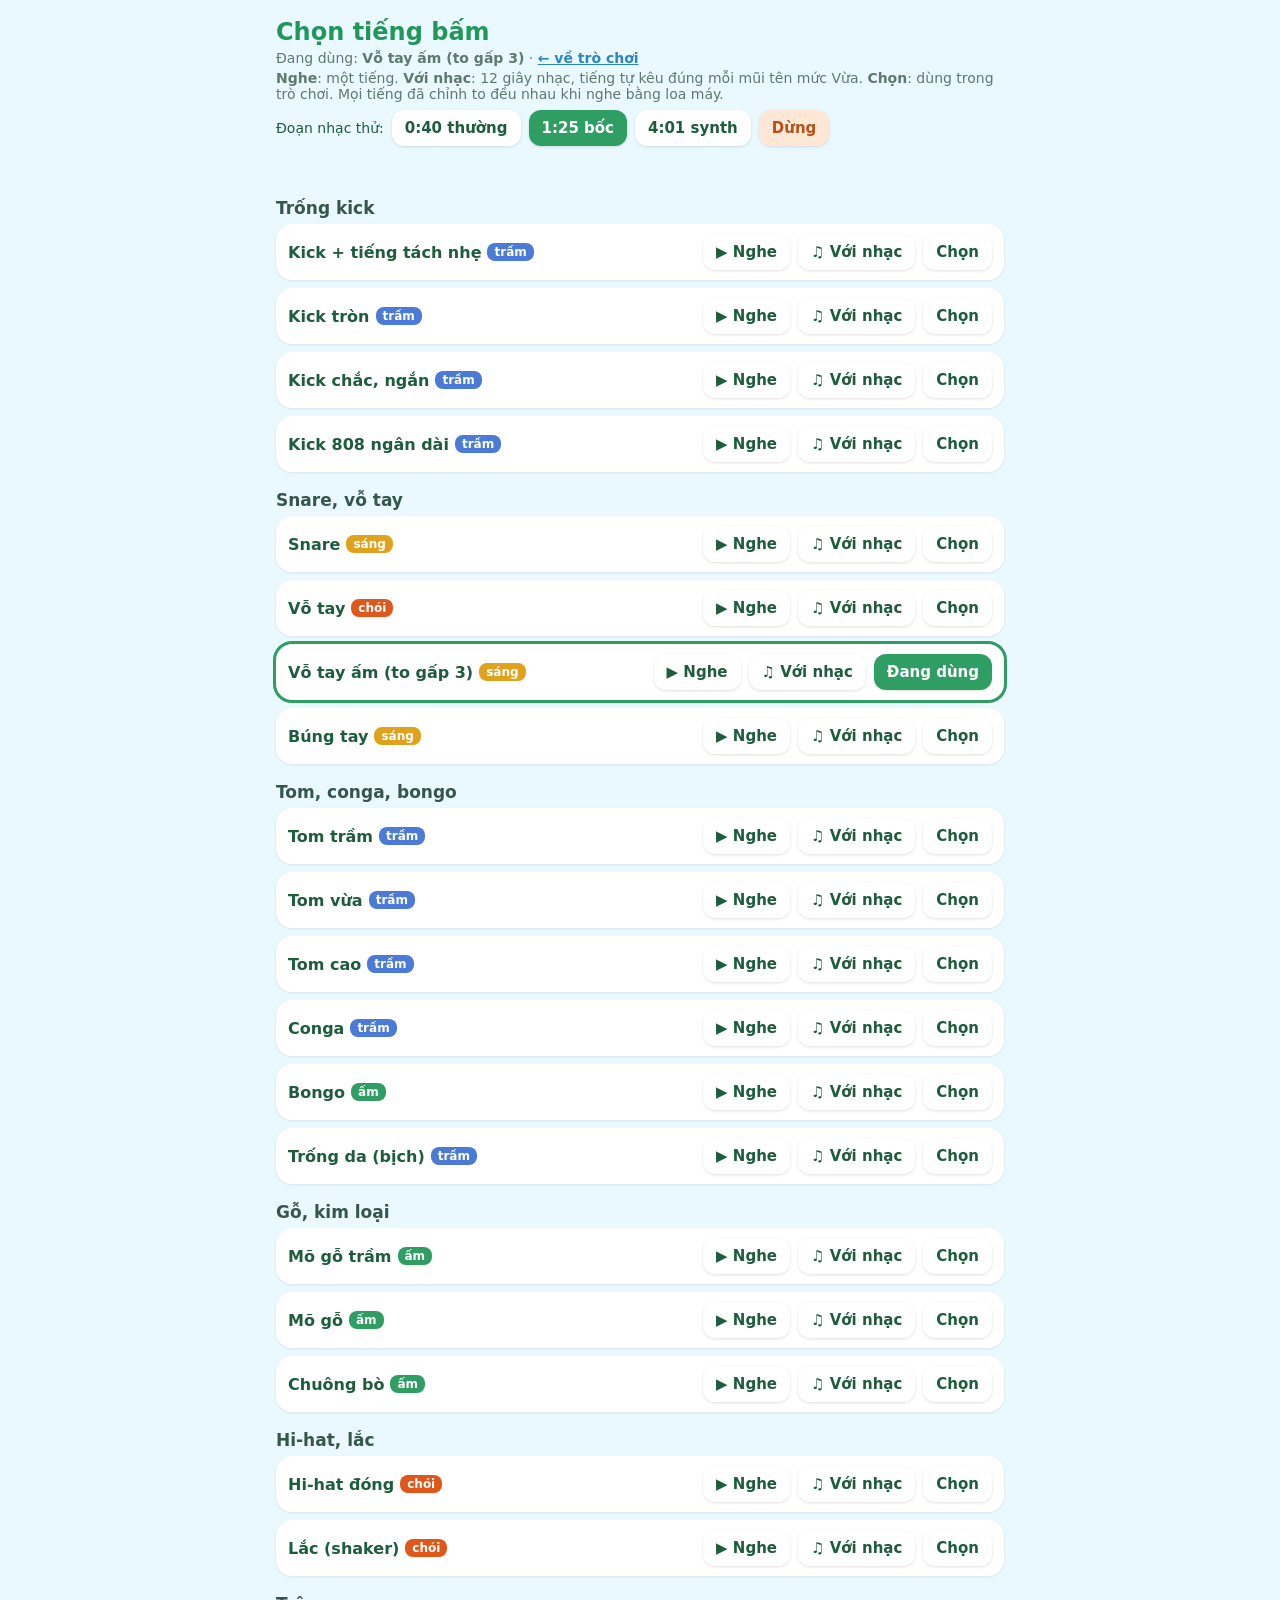
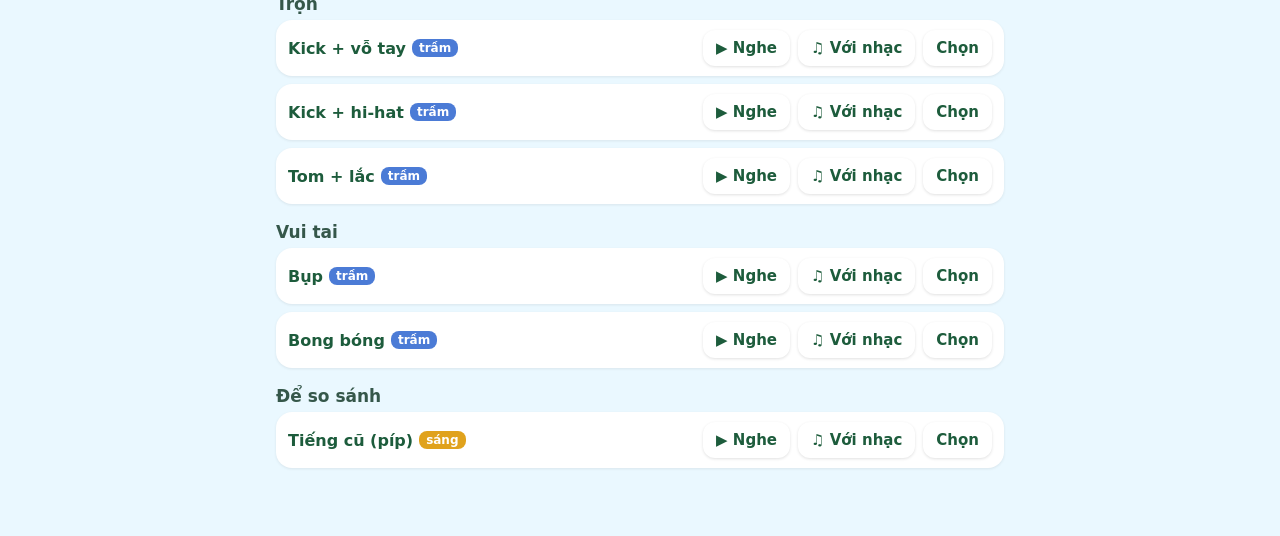
==== sfx.html @ 68b0cd57 "Bản 1111.2211: bài Day by Day (T-ARA, bản cover Tiature); nhân vật sắc nét hơn trên iPad (vẽ đủ 2×, " ====
<!doctype html>
<html lang="vi">
<head>
<meta charset="utf-8">
<meta name="viewport" content="width=device-width,initial-scale=1,viewport-fit=cover">
<title>Chọn tiếng bấm</title>
<link rel="icon" href="icons/icon-192.png">
<style>
  *{box-sizing:border-box;margin:0;padding:0;-webkit-tap-highlight-color:transparent}
  body{background:#eaf8ff;color:#1d5c3c;font-family:ui-rounded,"SF Pro Rounded",system-ui,sans-serif;padding:18px 16px 60px;max-width:760px;margin:0 auto}
  header{position:sticky;top:0;background:#eaf8ff;padding-bottom:10px;z-index:2}
  h1{font-size:24px;color:#21985a}
  h2{font-size:17px;margin:18px 0 6px;color:#35574a}
  .sub{font-size:14px;color:#5c7a6e;margin:4px 0}
  a{color:#2a86c9;font-weight:700}
  .bar{display:flex;flex-wrap:wrap;align-items:center;gap:8px;margin-top:8px;font-size:14px}
  button{border:0;border-radius:12px;padding:9px 13px;background:#fff;color:#1d5c3c;font:700 15px ui-rounded,"SF Pro Rounded",system-ui,sans-serif;cursor:pointer;box-shadow:0 1px 3px rgba(0,0,0,.12)}
  button.on{background:#2f9e62;color:#fff}
  button:disabled{opacity:.45}
  #stop{background:#ffe7d6;color:#b4521a}
  .row{display:flex;align-items:center;gap:8px;background:#fff;border-radius:16px;padding:10px 12px;margin-bottom:8px;box-shadow:0 1px 3px rgba(0,0,0,.08)}
  .row.chosen{outline:3px solid #2f9e62}
  .name{flex:1;font-weight:800;font-size:16px}
  .tag{font-weight:600;font-size:12px;color:#fff;border-radius:8px;padding:2px 7px;margin-left:6px;vertical-align:2px}
  .t0{background:#4b7bd6}.t1{background:#2f9e62}.t2{background:#e0a21c}.t3{background:#e0571c}
  #msg{font-size:14px;font-weight:700;color:#e0701c;min-height:18px;margin-top:6px}
</style>
<script src="sfx.js?v=1111.2211"></script>
</head>
<body>
<header>
  <h1>Chọn tiếng bấm</h1>
  <p class="sub">Đang dùng: <b id="current"></b> · <a id="back" href="index.html">← về trò chơi</a></p>
  <p class="sub"><b>Nghe</b>: một tiếng. <b>Với nhạc</b>: 12 giây nhạc, tiếng tự kêu đúng mỗi mũi tên mức Vừa. <b>Chọn</b>: dùng trong trò chơi. Mọi tiếng đã chỉnh to đều nhau khi nghe bằng loa máy.</p>
  <div class="bar">Đoạn nhạc thử:
    <button class="part" data-at="40">0:40 thường</button>
    <button class="part on" data-at="85">1:25 bốc</button>
    <button class="part" data-at="241">4:01 synth</button>
    <button id="stop">Dừng</button>
  </div>
  <p id="msg">Đang đo các tiếng…</p>
</header>
<main id="list"></main>
<script>
const V = '1111.2211';
const IOS = /iPad|iPhone/.test(navigator.userAgent) || (navigator.platform === 'MacIntel' && navigator.maxTouchPoints > 1);
const $ = id => document.getElementById(id);
let ctx, master, musicGain, bus, source, buffer, chart, partAt = 85;
let chosen = SFX.BY_ID[localStorage.getItem('spike-sound')] ? localStorage.getItem('spike-sound') : SFX.DEFAULT;

// the same key handling as the game: the music is encrypted, the key lives in the private link
(function saveKeyFromLink() {
  const m = /[#&]k=([\w-]+)/.exec(location.hash);
  if (m) localStorage.setItem('spike-key', m[1]);
})();
$('back').href = 'index.html' + (IOS ? location.hash : '');
function keyBytes() {
  const text = localStorage.getItem('spike-key') || '';
  const bin = atob(text.replace(/-/g, '+').replace(/_/g, '/') + '='.repeat((4 - text.length % 4) % 4));
  return Uint8Array.from(bin, ch => ch.charCodeAt(0));
}
async function audio() {
  ctx = ctx || new (window.AudioContext || window.webkitAudioContext)();
  await ctx.resume();
  if (!master) {  // the same chain as the game: a limiter, music at 0.75
    master = ctx.createDynamicsCompressor();
    master.threshold.value = -2; master.knee.value = 0; master.ratio.value = 20; master.attack.value = 0.002; master.release.value = 0.08;
    master.connect(ctx.destination);
    musicGain = ctx.createGain(); musicGain.gain.value = 0.75; musicGain.connect(master);
  }
}
async function music() {
  if (buffer) return;
  $('msg').textContent = 'Đang tải nhạc…';
  const song = (await (await fetch(`songs/index.json?v=${V}`)).json()).songs[0];
  const base = `songs/${song.slug}/`;
  chart = await (await fetch(`${base}chart.json?v=${V}`)).json();
  let bytes = await (await fetch(`${base}${chart.audio}?v=${V}`)).arrayBuffer();
  if (chart.encrypted) {
    const key = await crypto.subtle.importKey('raw', keyBytes(), 'AES-GCM', false, ['decrypt']);
    bytes = await crypto.subtle.decrypt({ name: 'AES-GCM', iv: new Uint8Array(bytes, 0, 12) }, key, new Uint8Array(bytes, 12));
  }
  buffer = await ctx.decodeAudioData(bytes);
  $('msg').textContent = '';
}
function stop() {
  if (source) { try { source.stop(); } catch (e) {} source = null; }
  if (bus) { bus.disconnect(); bus = null; }  // drops the hits already scheduled
  document.querySelectorAll('.withMusic.on').forEach(b => b.classList.remove('on'));
}
async function hear(id) { await audio(); SFX.play(ctx, master, ctx.currentTime + 0.03, id); }
async function withMusic(id, button) {
  await audio();
  stop();
  try { await music(); } catch (e) { $('msg').textContent = 'Không mở được nhạc. Hãy mở trò chơi bằng link đầy đủ có khóa một lần trước.'; return; }
  const dur = 12, t0 = ctx.currentTime + 0.15;
  source = ctx.createBufferSource(); source.buffer = buffer; source.connect(musicGain);
  source.start(t0, partAt, dur);
  bus = ctx.createGain(); bus.connect(master);
  for (const n of chart.levels.vua) if (n.t >= partAt && n.t < partAt + dur) SFX.play(ctx, bus, t0 + n.t - partAt, id);
  button.classList.add('on');
  source.onended = () => button.classList.remove('on');
}
function choose(id) {
  chosen = id; localStorage.setItem('spike-sound', id);
  $('current').textContent = SFX.BY_ID[id].name;
  document.querySelectorAll('.row').forEach(r => r.classList.toggle('chosen', r.dataset.id === id));
  document.querySelectorAll('.pick').forEach(b => { b.textContent = b.dataset.id === id ? 'Đang dùng' : 'Chọn'; b.classList.toggle('on', b.dataset.id === id); });
}
function tagFor(hz) {  // words for how bright a sound is, from its measured spectral centroid
  if (hz < 450) return ['trầm', 't0'];
  if (hz < 1000) return ['ấm', 't1'];
  if (hz < 2200) return ['sáng', 't2'];
  return ['chói', 't3'];
}
function draw() {
  const box = $('list'); box.textContent = '';
  let group = '';
  for (const s of SFX.LIST) {
    if (s.group !== group) { group = s.group; const h = document.createElement('h2'); h.textContent = group; box.appendChild(h); }
    const row = document.createElement('div'); row.className = 'row'; row.dataset.id = s.id;
    const name = document.createElement('div'); name.className = 'name'; name.textContent = s.name;
    if (SFX.bright[s.id]) { const [w, c] = tagFor(SFX.bright[s.id]); const t = document.createElement('span'); t.className = `tag ${c}`; t.textContent = w; name.appendChild(t); }
    const a = document.createElement('button'); a.textContent = '▶ Nghe'; a.onclick = () => hear(s.id);
    const b = document.createElement('button'); b.textContent = '♫ Với nhạc'; b.className = 'withMusic'; b.onclick = () => withMusic(s.id, b);
    const p = document.createElement('button'); p.className = 'pick'; p.dataset.id = s.id; p.onclick = () => choose(s.id);
    row.append(name, a, b, p); box.appendChild(row);
  }
  choose(chosen);
}
document.querySelectorAll('.part').forEach(b => b.onclick = () => {
  partAt = +b.dataset.at;
  document.querySelectorAll('.part').forEach(x => x.classList.toggle('on', x === b));
});
$('stop').onclick = stop;
draw();
SFX.calibrate(SFX.LIST.map(s => s.id), true).then(() => { draw(); $('msg').textContent = ''; window.sfxReady = true; });
</script>
</body>
</html>
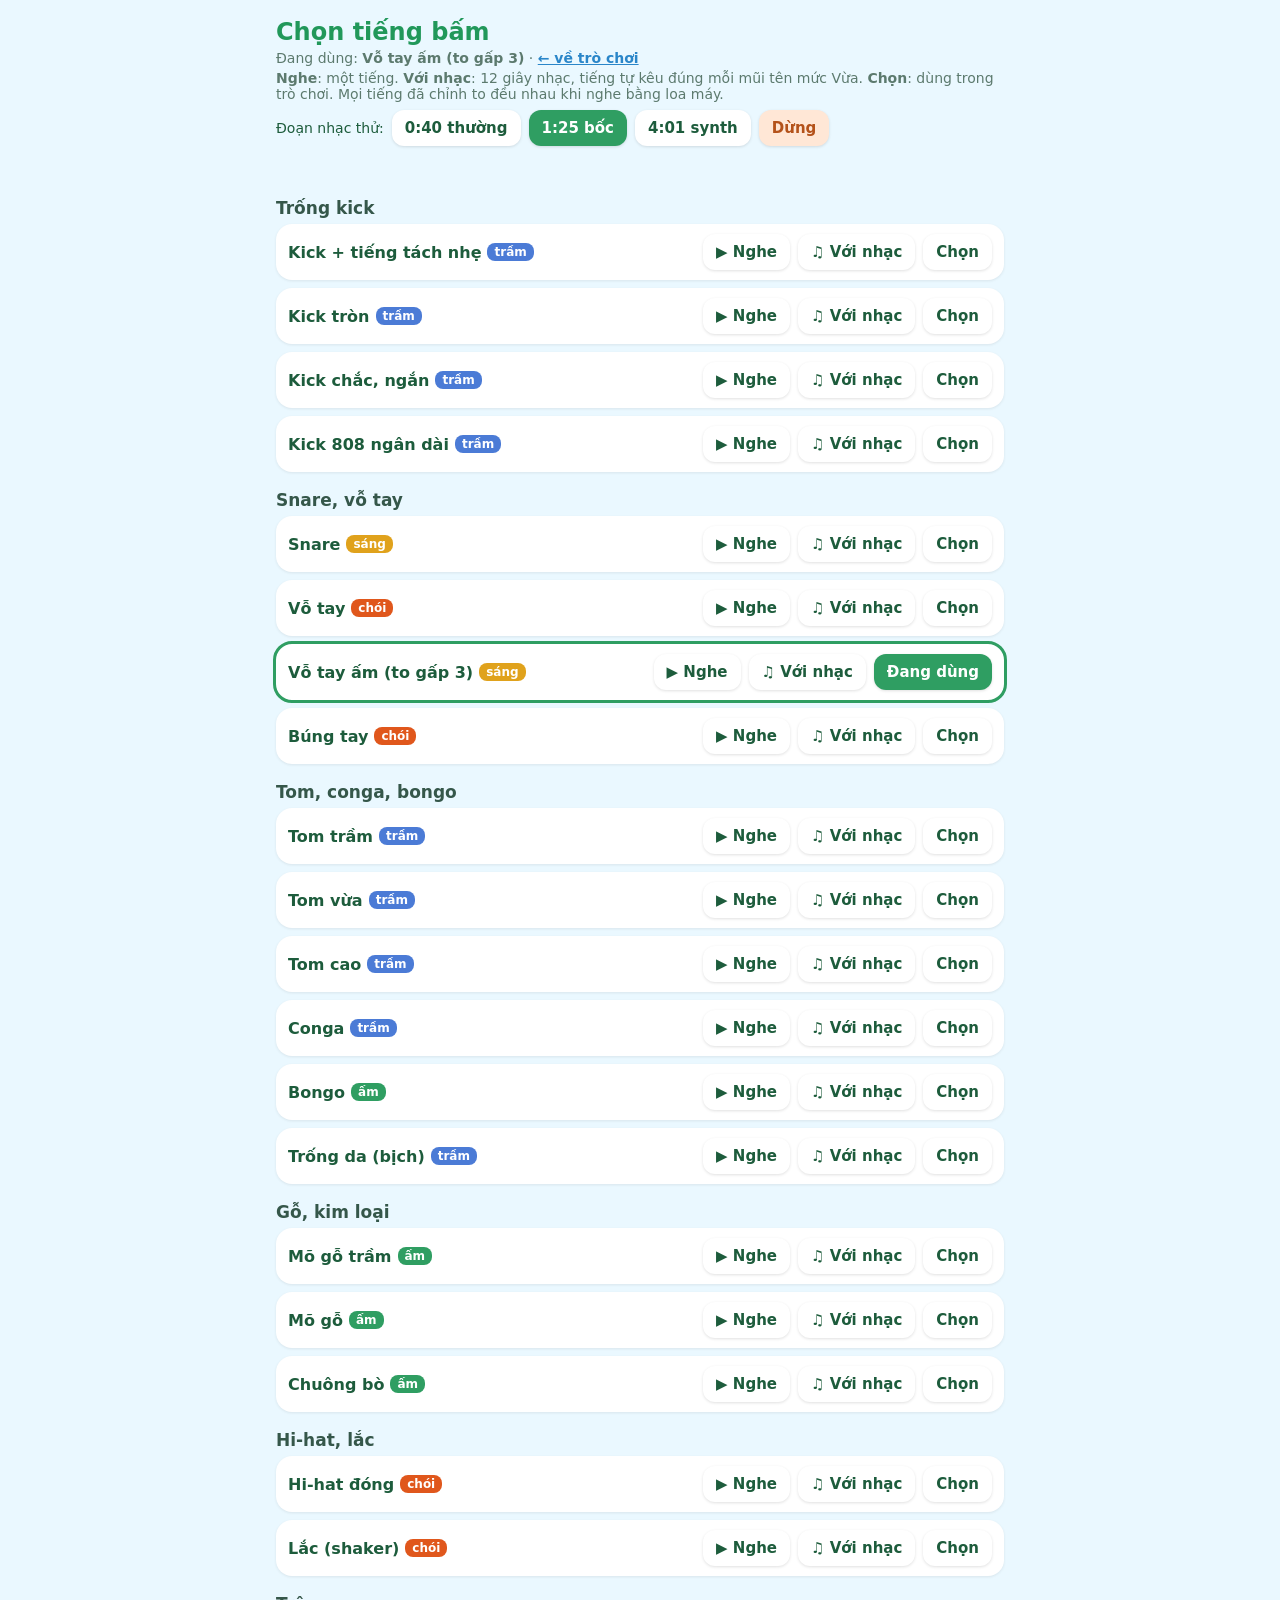
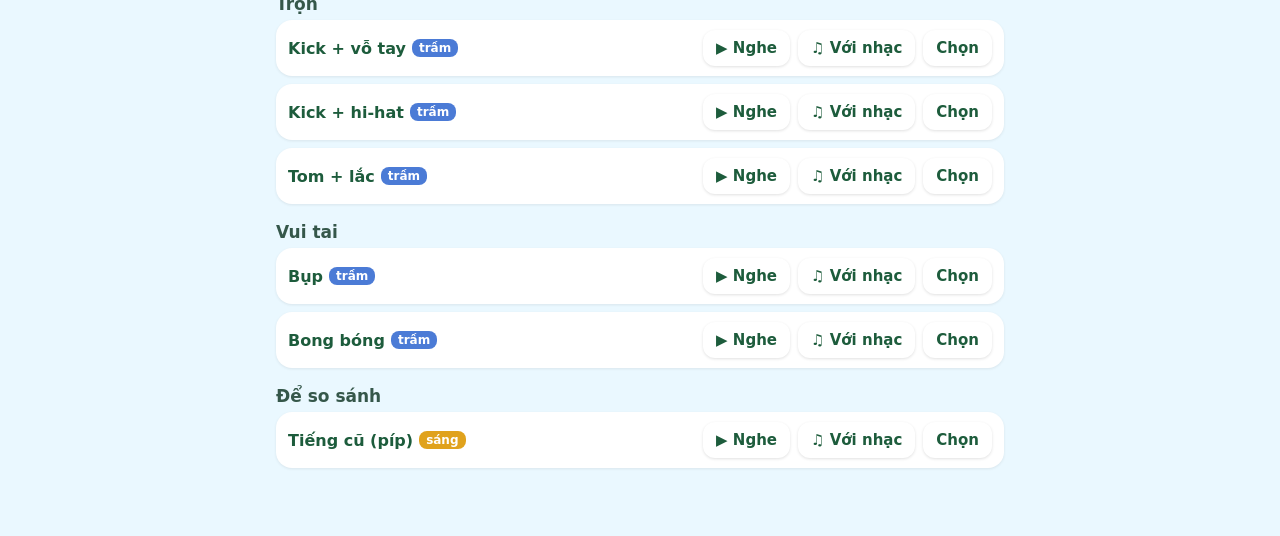
==== commit 21a9638d: "Bản 1111.2237: màn chơi rõ hơn (có lại bóng, phụ hoạ tối hơn và vệt sáng dưới chân bé, làn mũi tên t" ====
--- a/sfx.html
+++ b/sfx.html
@@ -25,7 +25,7 @@
   .t0{background:#4b7bd6}.t1{background:#2f9e62}.t2{background:#e0a21c}.t3{background:#e0571c}
   #msg{font-size:14px;font-weight:700;color:#e0701c;min-height:18px;margin-top:6px}
 </style>
-<script src="sfx.js?v=1111.2211"></script>
+<script src="sfx.js?v=1111.2237"></script>
 </head>
 <body>
 <header>
@@ -42,7 +42,7 @@
 </header>
 <main id="list"></main>
 <script>
-const V = '1111.2211';
+const V = '1111.2237';
 const IOS = /iPad|iPhone/.test(navigator.userAgent) || (navigator.platform === 'MacIntel' && navigator.maxTouchPoints > 1);
 const $ = id => document.getElementById(id);
 let ctx, master, musicGain, bus, source, buffer, chart, partAt = 85;
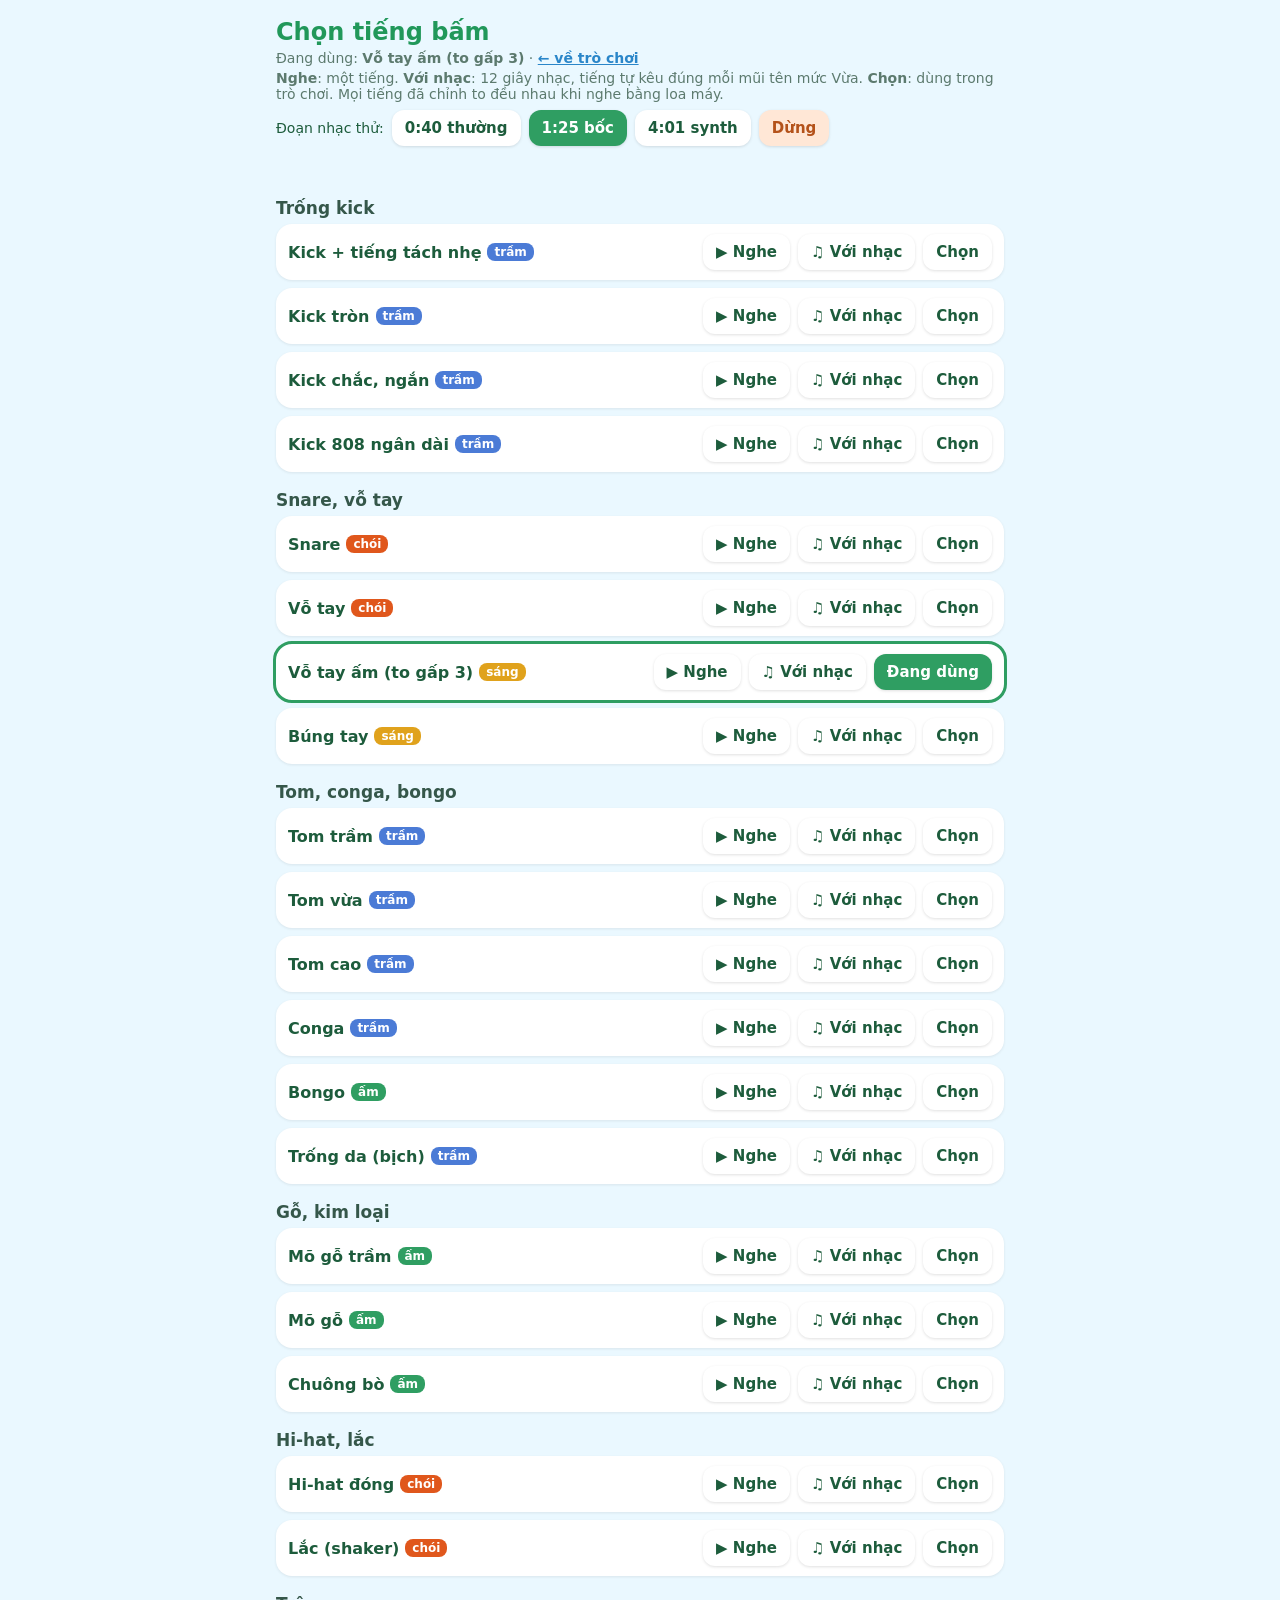
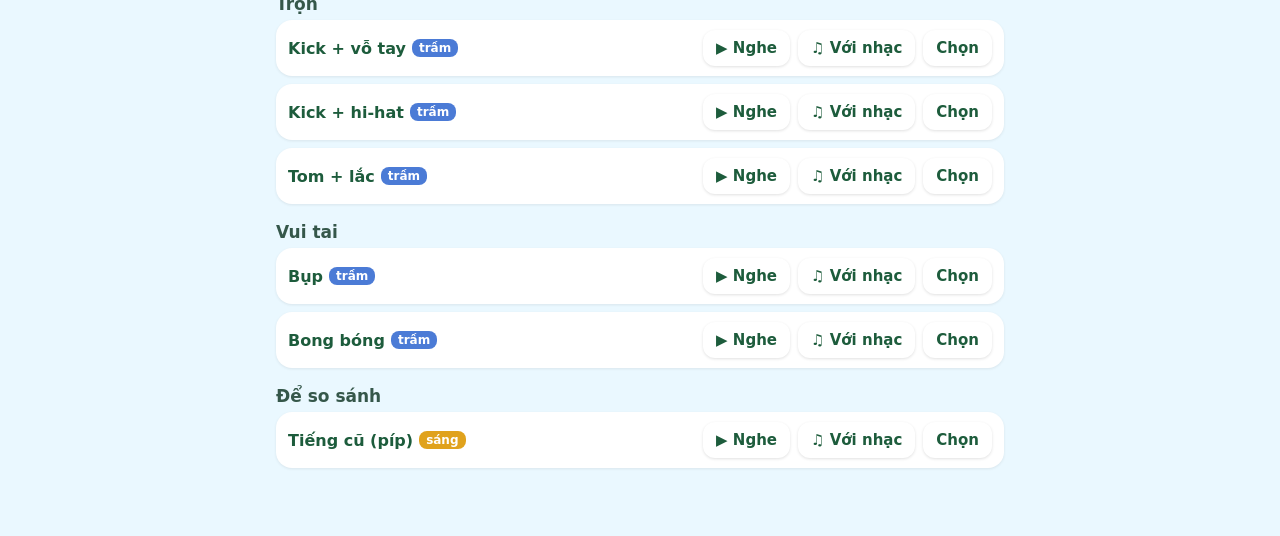
==== commit 999cce81: "Bản 1411.1139: bài Roly Poly (T-ara, MV bản nhảy: vũ đạo, trang phục và sân khấu disco theo MV); chọ" ====
--- a/sfx.html
+++ b/sfx.html
@@ -25,7 +25,7 @@
   .t0{background:#4b7bd6}.t1{background:#2f9e62}.t2{background:#e0a21c}.t3{background:#e0571c}
   #msg{font-size:14px;font-weight:700;color:#e0701c;min-height:18px;margin-top:6px}
 </style>
-<script src="sfx.js?v=1111.2237"></script>
+<script src="sfx.js?v=1411.1139"></script>
 </head>
 <body>
 <header>
@@ -42,7 +42,7 @@
 </header>
 <main id="list"></main>
 <script>
-const V = '1111.2237';
+const V = '1411.1139';
 const IOS = /iPad|iPhone/.test(navigator.userAgent) || (navigator.platform === 'MacIntel' && navigator.maxTouchPoints > 1);
 const $ = id => document.getElementById(id);
 let ctx, master, musicGain, bus, source, buffer, chart, partAt = 85;
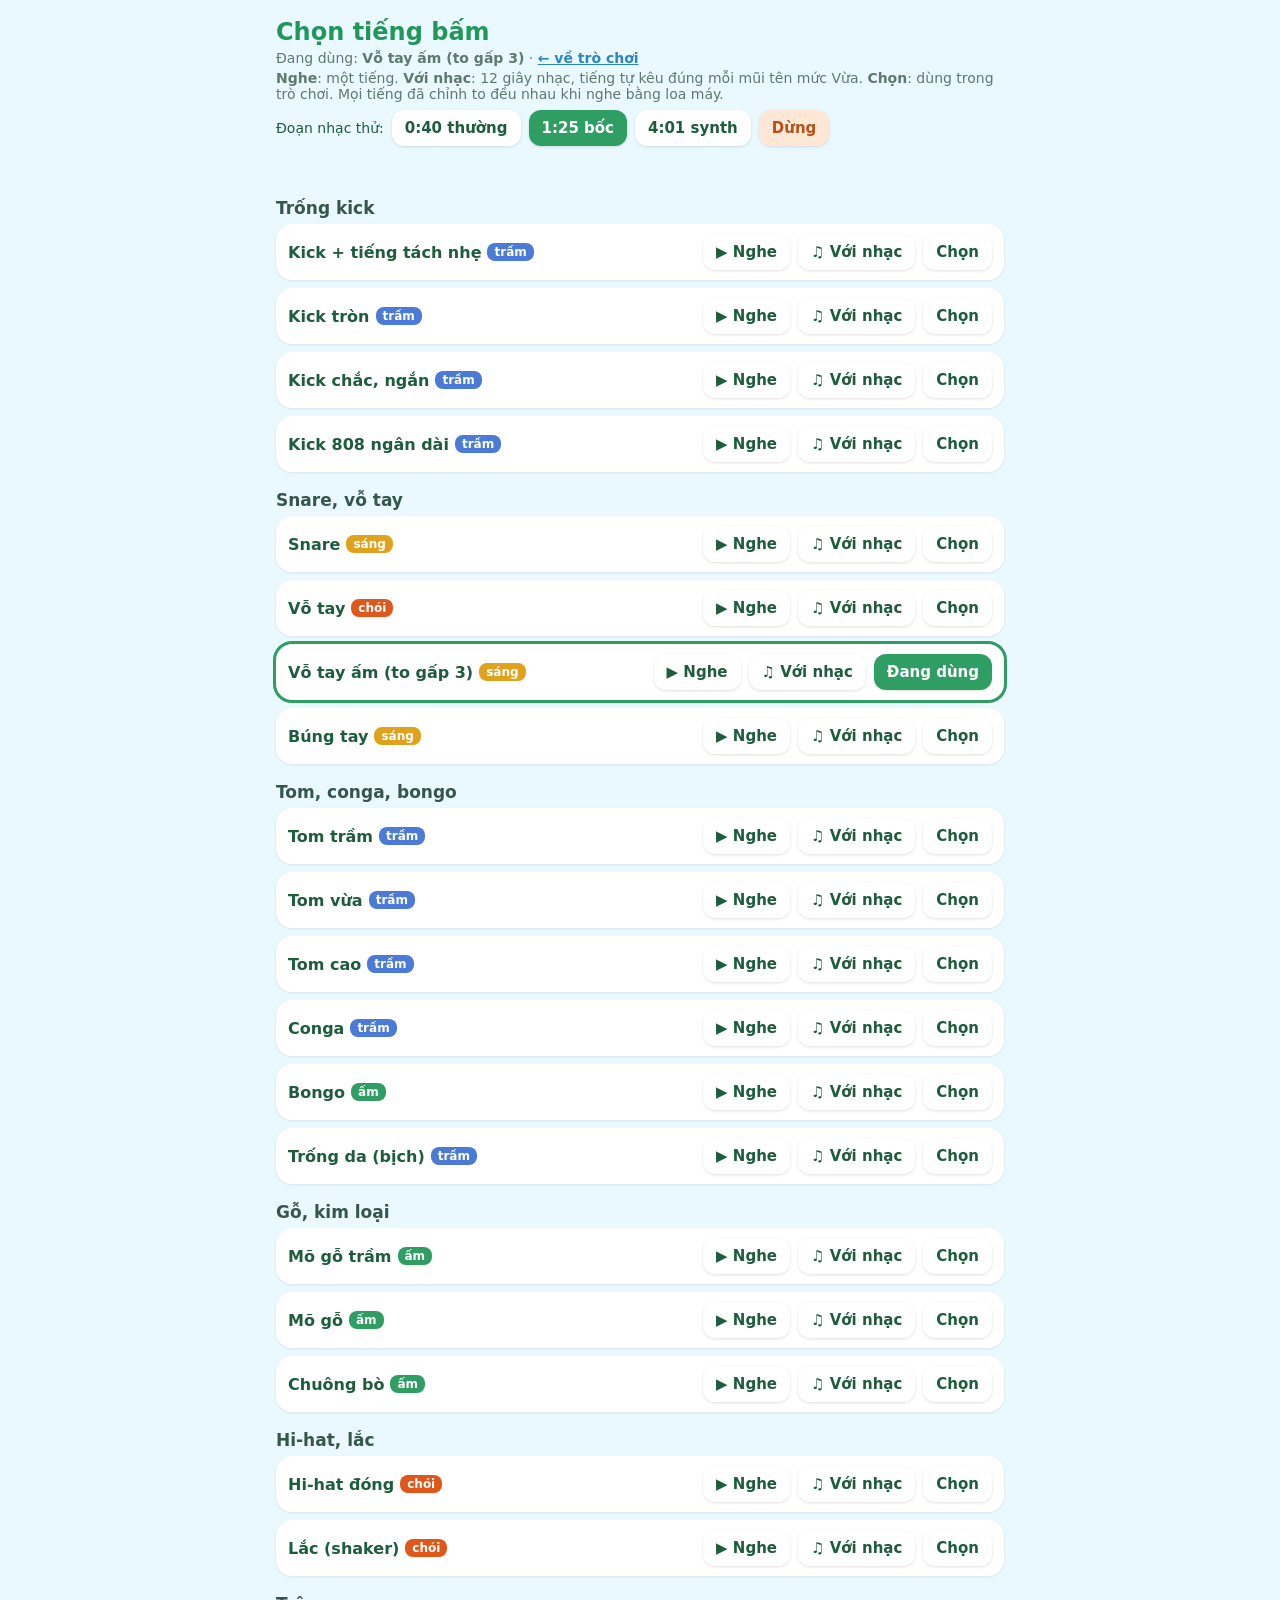
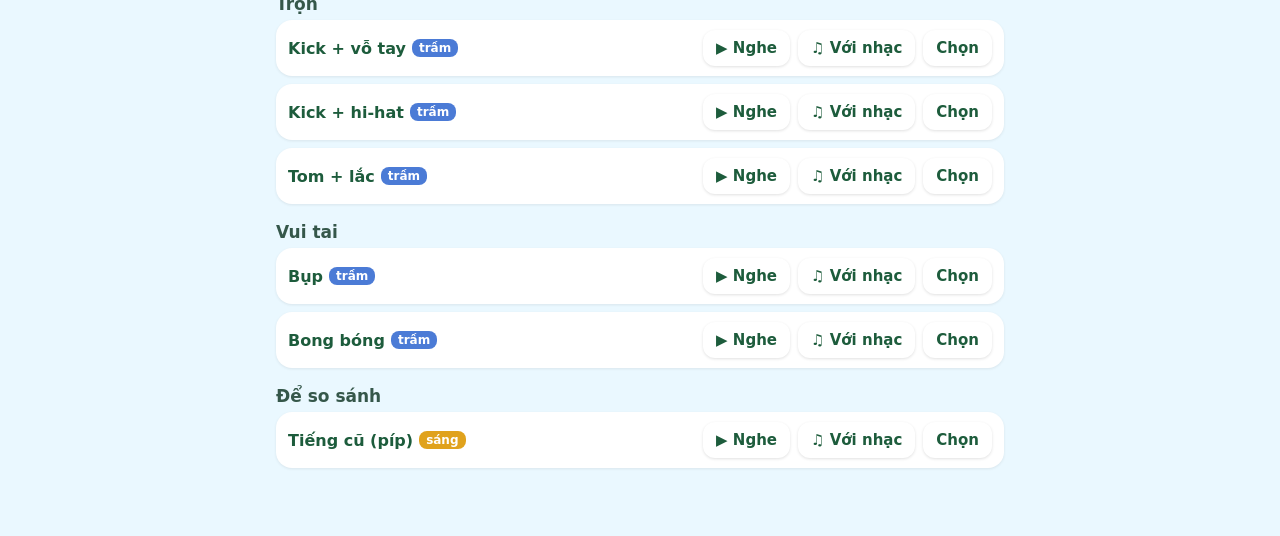
==== commit 836cdd37: "Bản 1411.2316: 5 bài mới BLACKPINK và JISOO (DDU-DU DDU-DU, Kill This Love, How You Like That, Pink " ====
--- a/sfx.html
+++ b/sfx.html
@@ -25,7 +25,7 @@
   .t0{background:#4b7bd6}.t1{background:#2f9e62}.t2{background:#e0a21c}.t3{background:#e0571c}
   #msg{font-size:14px;font-weight:700;color:#e0701c;min-height:18px;margin-top:6px}
 </style>
-<script src="sfx.js?v=1411.1139"></script>
+<script src="sfx.js?v=1411.2316"></script>
 </head>
 <body>
 <header>
@@ -42,7 +42,7 @@
 </header>
 <main id="list"></main>
 <script>
-const V = '1411.1139';
+const V = '1411.2316';
 const IOS = /iPad|iPhone/.test(navigator.userAgent) || (navigator.platform === 'MacIntel' && navigator.maxTouchPoints > 1);
 const $ = id => document.getElementById(id);
 let ctx, master, musicGain, bus, source, buffer, chart, partAt = 85;
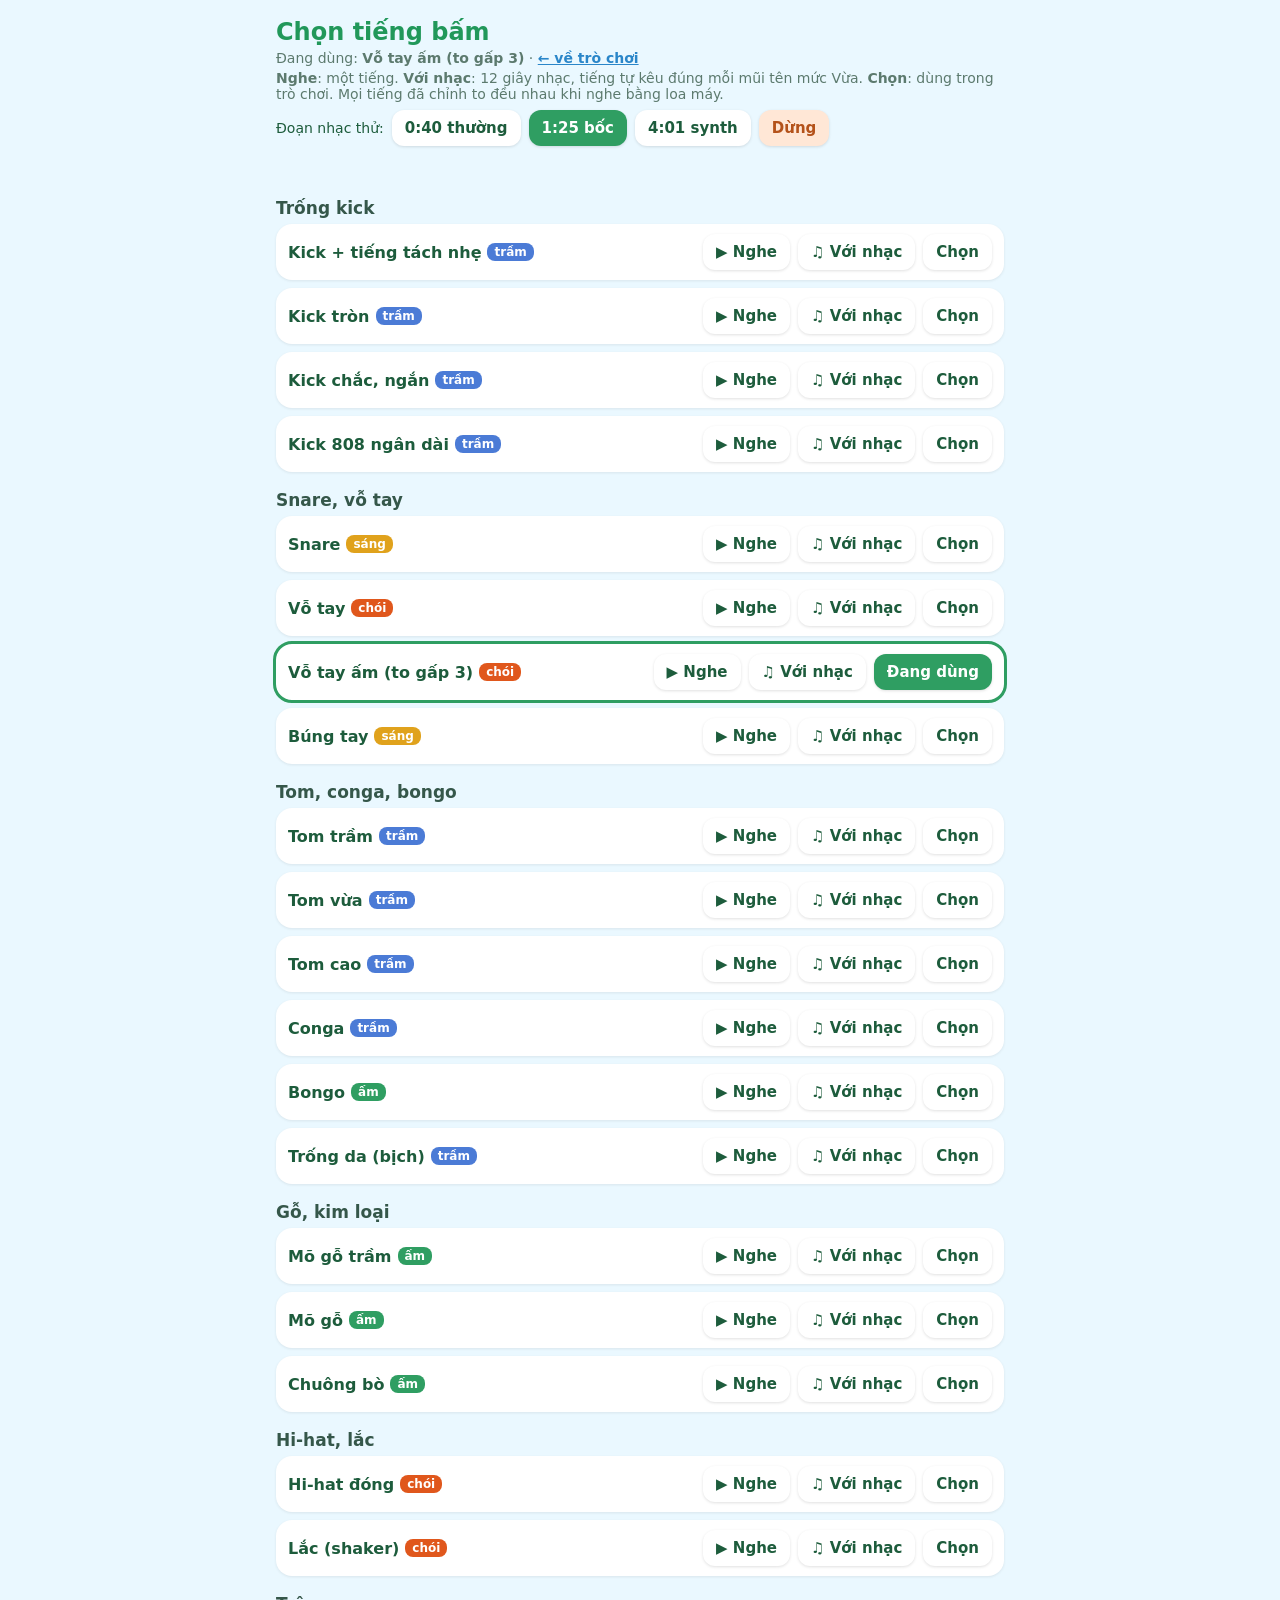
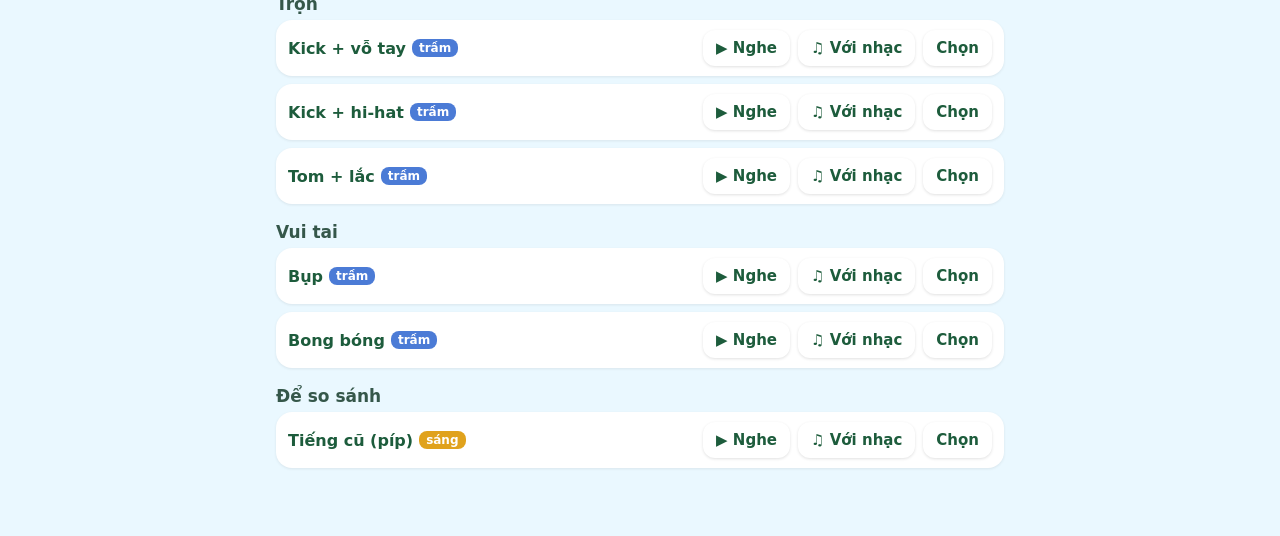
==== commit 0f526ad2: "Bản 1511.0454: 4 bài BLACKPINK (DDU-DU DDU-DU, Kill This Love, How You Like That, Pink Venom) giống " ====
--- a/sfx.html
+++ b/sfx.html
@@ -25,7 +25,7 @@
   .t0{background:#4b7bd6}.t1{background:#2f9e62}.t2{background:#e0a21c}.t3{background:#e0571c}
   #msg{font-size:14px;font-weight:700;color:#e0701c;min-height:18px;margin-top:6px}
 </style>
-<script src="sfx.js?v=1411.2316"></script>
+<script src="sfx.js?v=1511.0454"></script>
 </head>
 <body>
 <header>
@@ -42,7 +42,7 @@
 </header>
 <main id="list"></main>
 <script>
-const V = '1411.2316';
+const V = '1511.0454';
 const IOS = /iPad|iPhone/.test(navigator.userAgent) || (navigator.platform === 'MacIntel' && navigator.maxTouchPoints > 1);
 const $ = id => document.getElementById(id);
 let ctx, master, musicGain, bus, source, buffer, chart, partAt = 85;
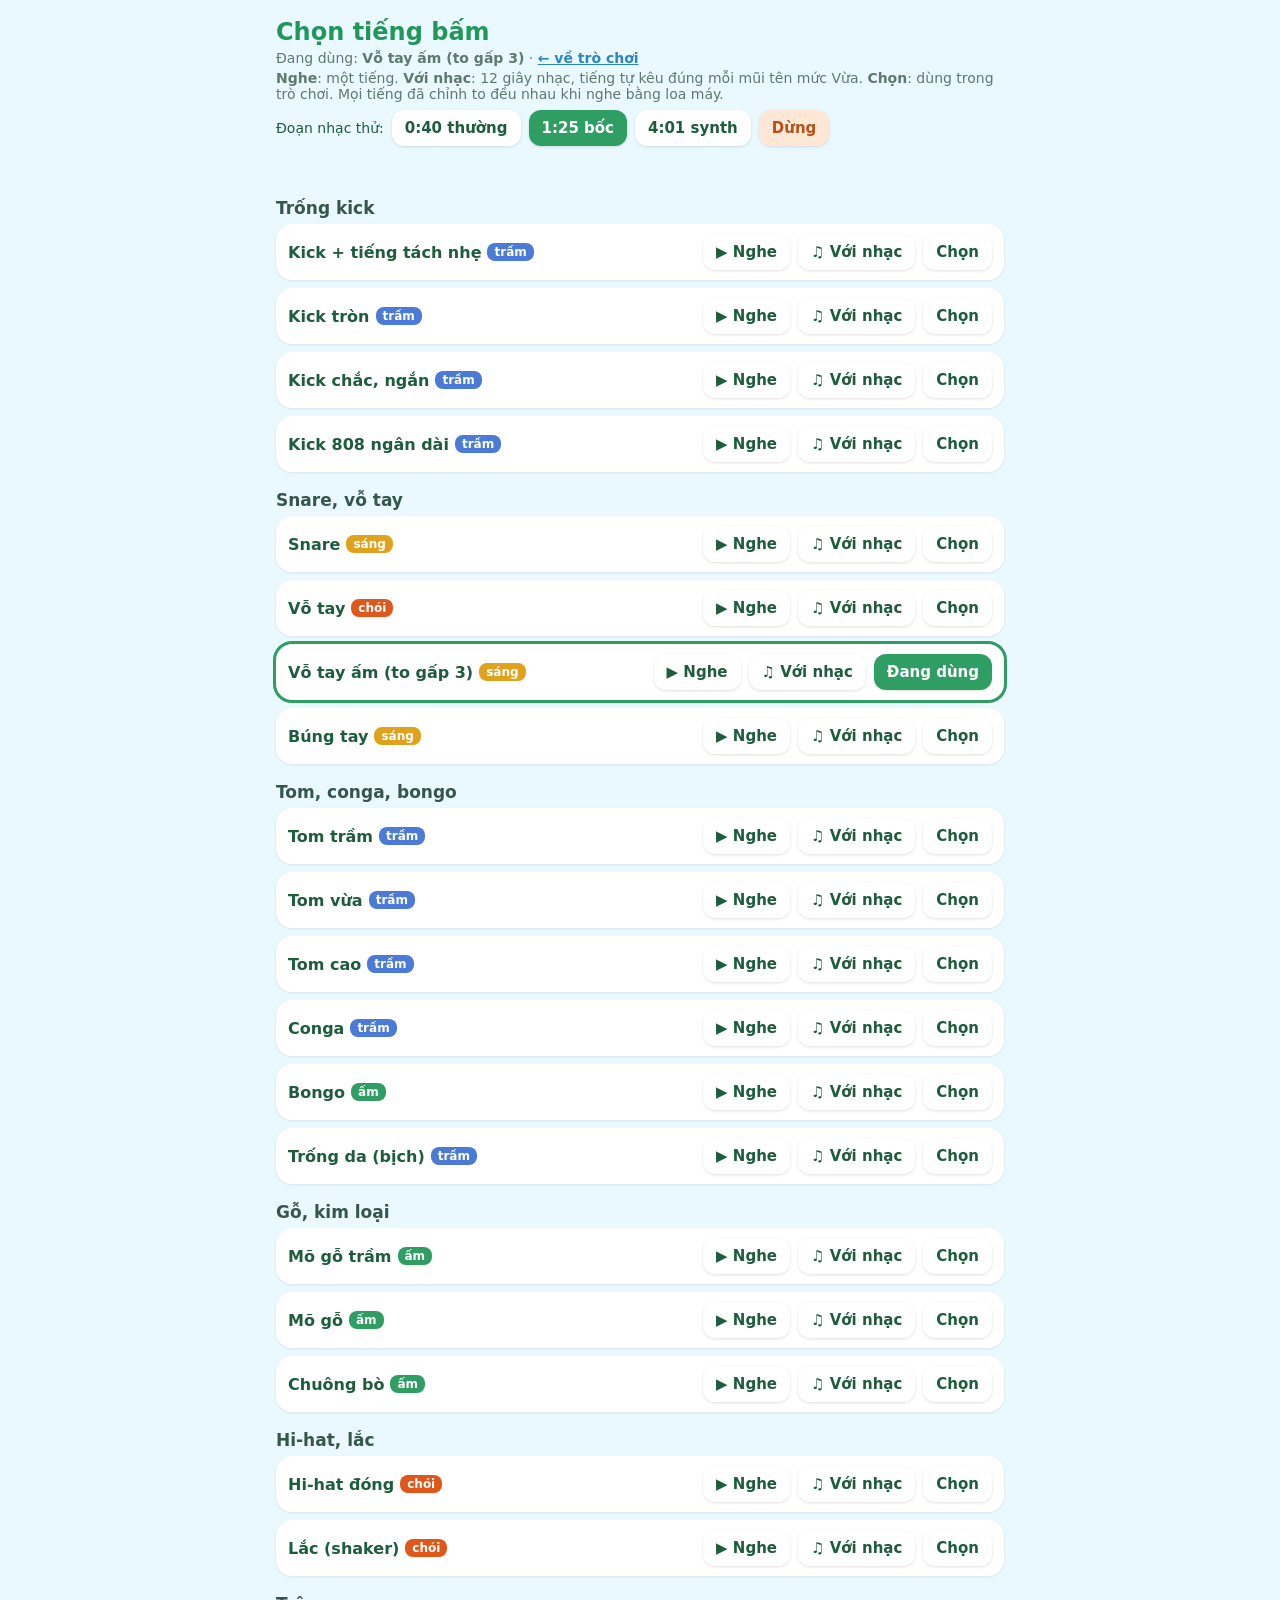
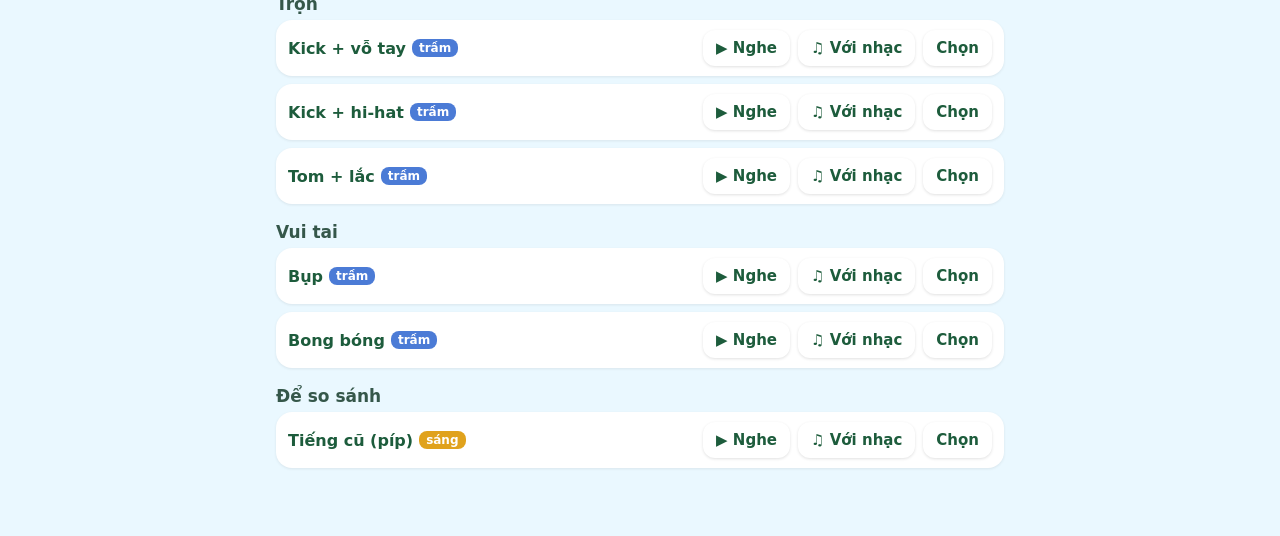
==== commit b275d7d5: "Bản 1611.0354: tay nhân vật không còn xuyên vào người (sửa cả lỗi tay trái khép vào người ở cả 20 bà" ====
--- a/sfx.html
+++ b/sfx.html
@@ -25,7 +25,7 @@
   .t0{background:#4b7bd6}.t1{background:#2f9e62}.t2{background:#e0a21c}.t3{background:#e0571c}
   #msg{font-size:14px;font-weight:700;color:#e0701c;min-height:18px;margin-top:6px}
 </style>
-<script src="sfx.js?v=1511.0454"></script>
+<script src="sfx.js?v=1611.0354"></script>
 </head>
 <body>
 <header>
@@ -42,7 +42,7 @@
 </header>
 <main id="list"></main>
 <script>
-const V = '1511.0454';
+const V = '1611.0354';
 const IOS = /iPad|iPhone/.test(navigator.userAgent) || (navigator.platform === 'MacIntel' && navigator.maxTouchPoints > 1);
 const $ = id => document.getElementById(id);
 let ctx, master, musicGain, bus, source, buffer, chart, partAt = 85;
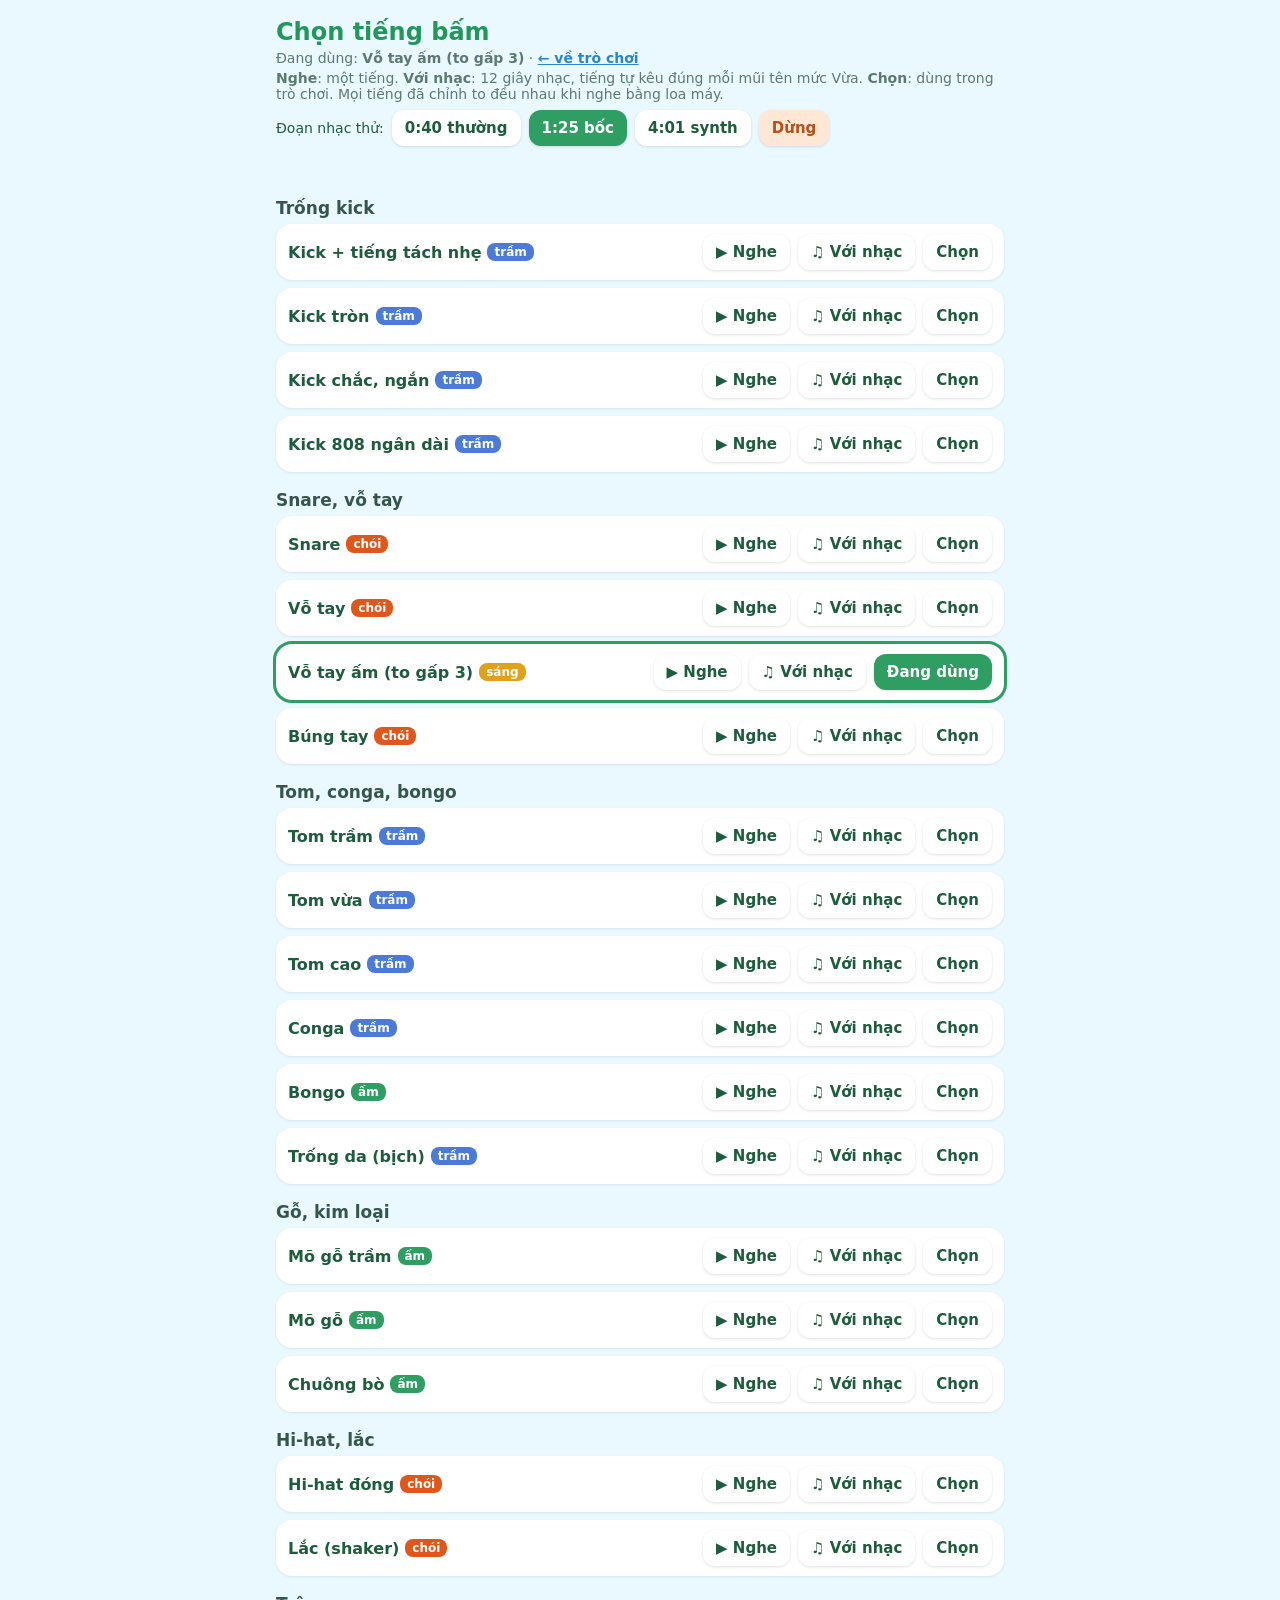
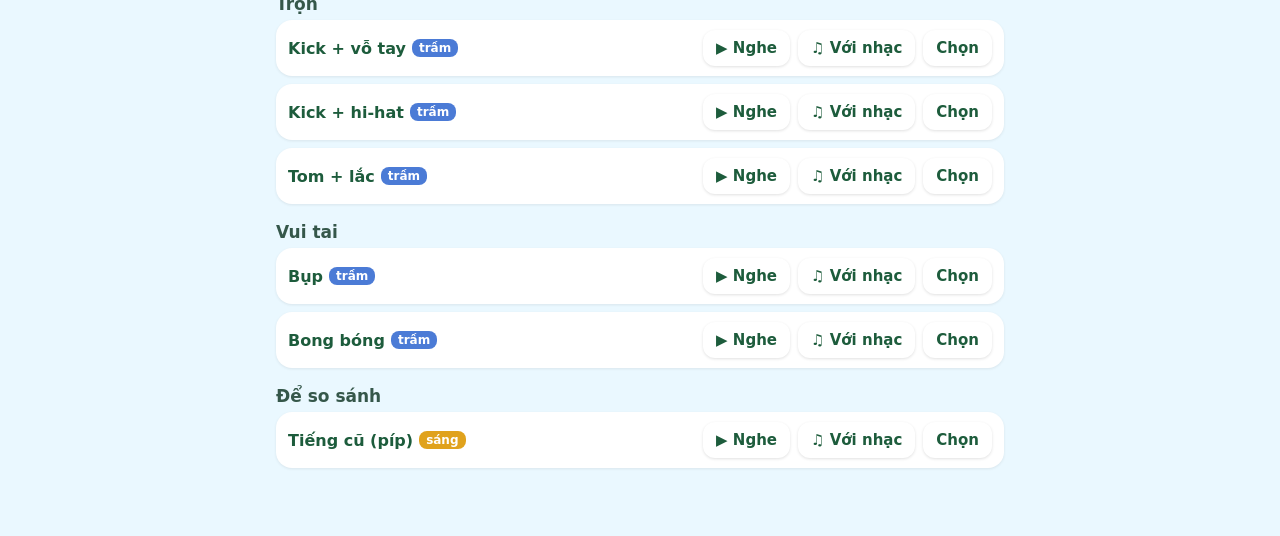
==== commit 3714f706: "Bản 1611.0956: cổ nhân vật dài thêm 1 cm (bé, Nam, các bạn nhảy, thành viên BLACKPINK và HUNTR/X, ca" ====
--- a/sfx.html
+++ b/sfx.html
@@ -25,7 +25,7 @@
   .t0{background:#4b7bd6}.t1{background:#2f9e62}.t2{background:#e0a21c}.t3{background:#e0571c}
   #msg{font-size:14px;font-weight:700;color:#e0701c;min-height:18px;margin-top:6px}
 </style>
-<script src="sfx.js?v=1611.0354"></script>
+<script src="sfx.js?v=1611.0956"></script>
 </head>
 <body>
 <header>
@@ -42,7 +42,7 @@
 </header>
 <main id="list"></main>
 <script>
-const V = '1611.0354';
+const V = '1611.0956';
 const IOS = /iPad|iPhone/.test(navigator.userAgent) || (navigator.platform === 'MacIntel' && navigator.maxTouchPoints > 1);
 const $ = id => document.getElementById(id);
 let ctx, master, musicGain, bus, source, buffer, chart, partAt = 85;
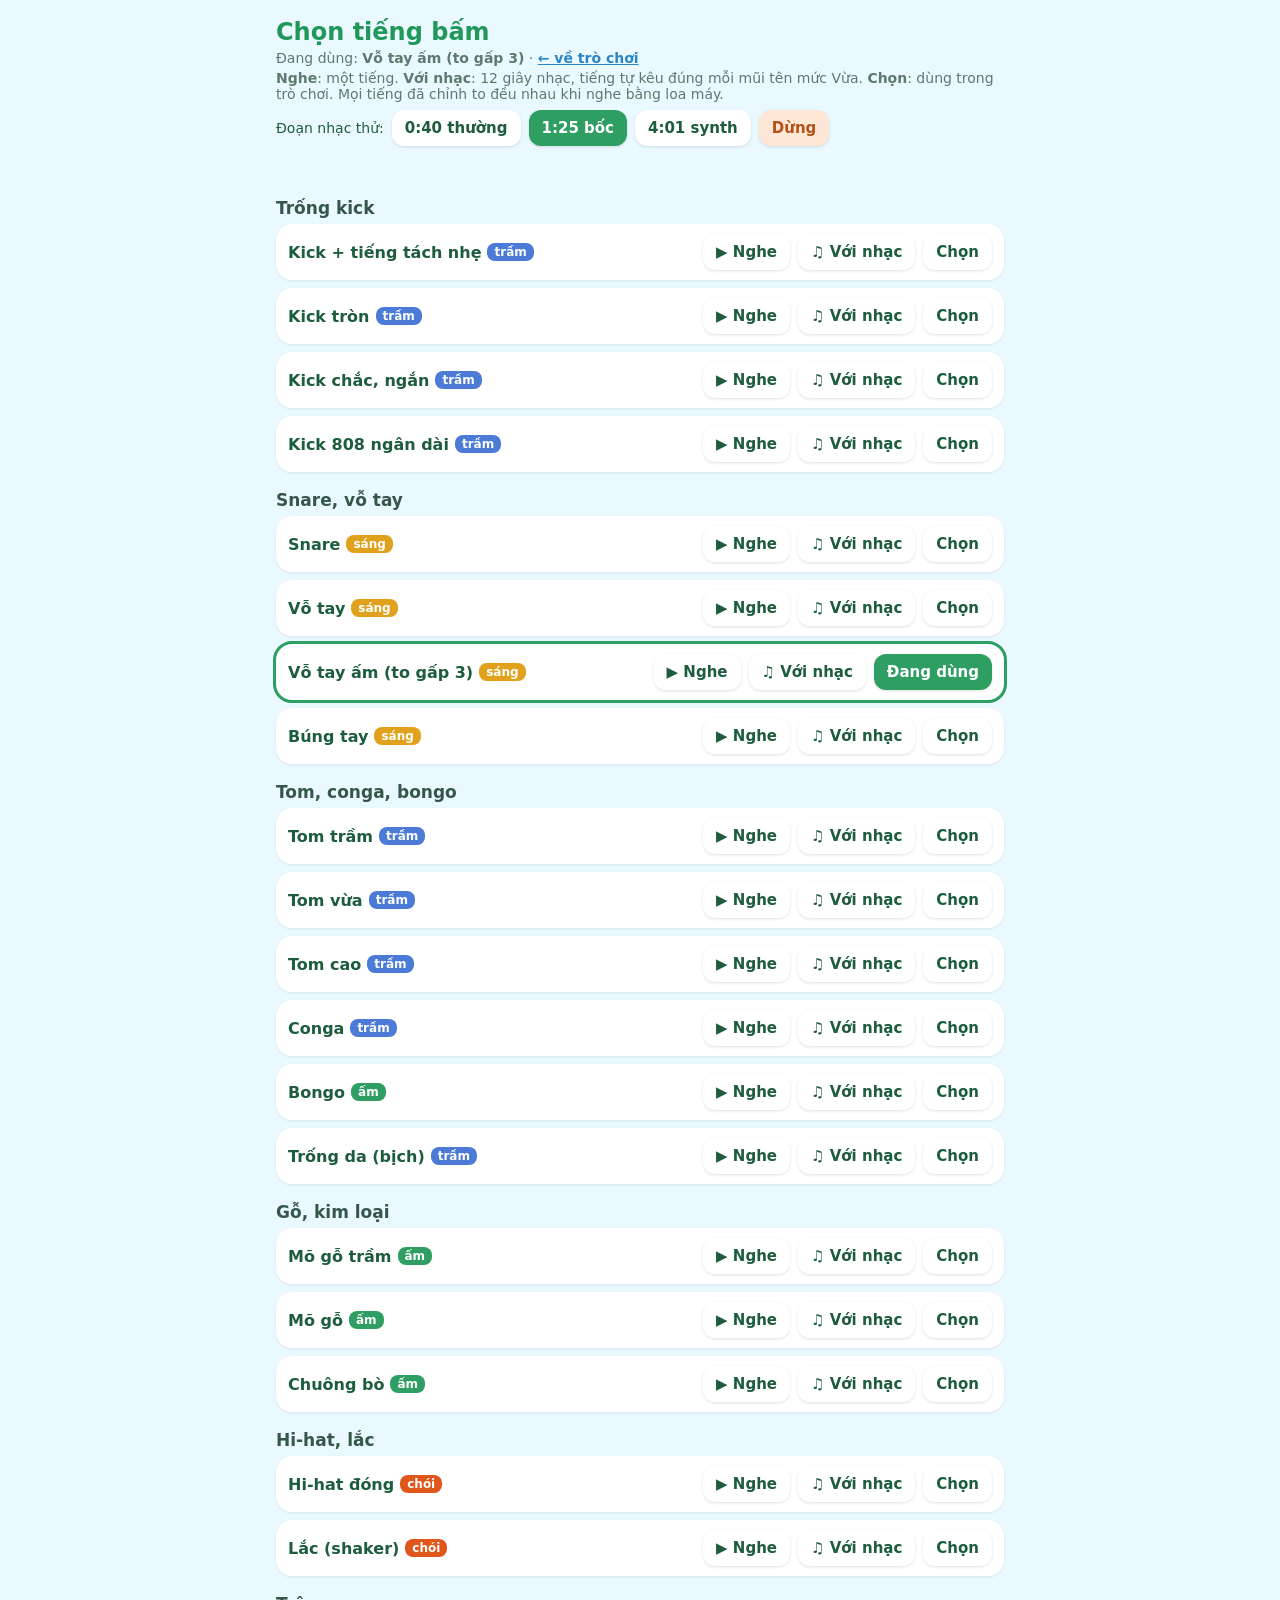
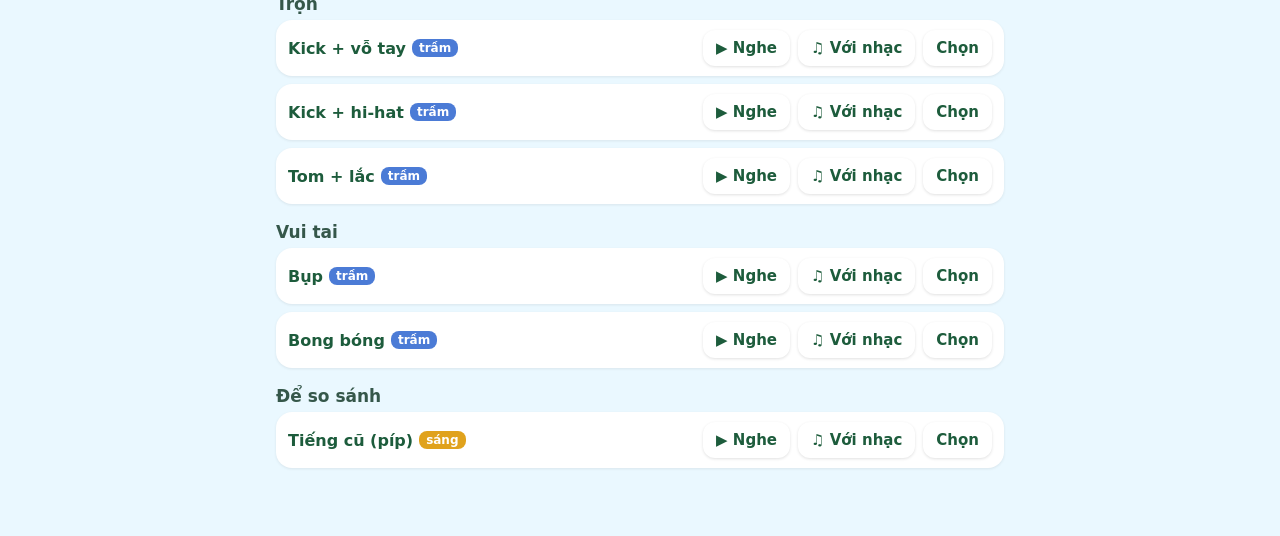
==== commit e1dda3bf: "Bản 1611.2031: bài mới U R Man (SS501, bản cover của DRIPPIN): vũ đạo, đội hình 6 bạn nhảy, trang ph" ====
--- a/sfx.html
+++ b/sfx.html
@@ -25,7 +25,7 @@
   .t0{background:#4b7bd6}.t1{background:#2f9e62}.t2{background:#e0a21c}.t3{background:#e0571c}
   #msg{font-size:14px;font-weight:700;color:#e0701c;min-height:18px;margin-top:6px}
 </style>
-<script src="sfx.js?v=1611.0956"></script>
+<script src="sfx.js?v=1611.2031"></script>
 </head>
 <body>
 <header>
@@ -42,7 +42,7 @@
 </header>
 <main id="list"></main>
 <script>
-const V = '1611.0956';
+const V = '1611.2031';
 const IOS = /iPad|iPhone/.test(navigator.userAgent) || (navigator.platform === 'MacIntel' && navigator.maxTouchPoints > 1);
 const $ = id => document.getElementById(id);
 let ctx, master, musicGain, bus, source, buffer, chart, partAt = 85;
